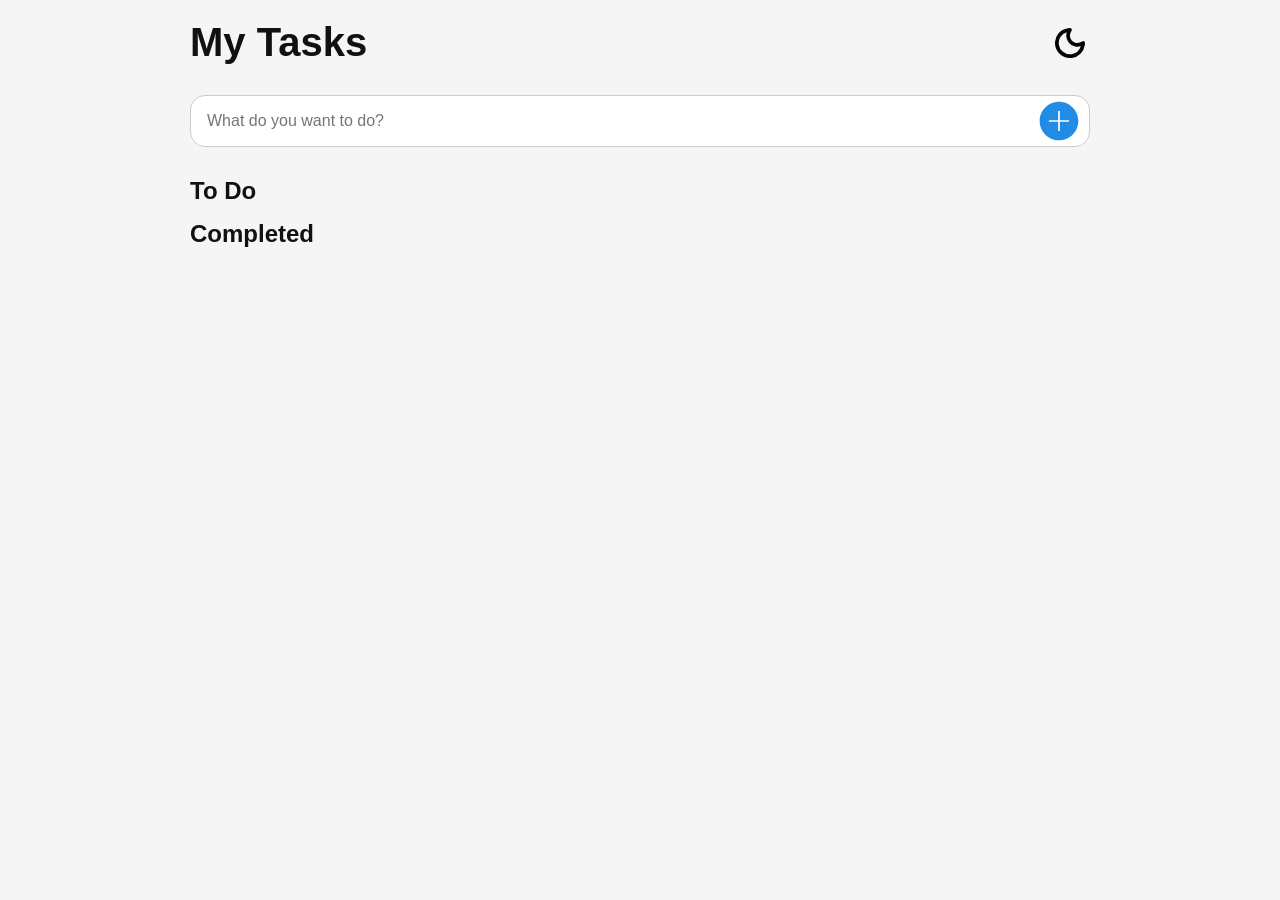
==== index.html @ 58c89159 "feat:made a normal todo webapp" ====
<!DOCTYPE html>
<html lang="en">
    <head>
        <meta charset="UTF-8">
        <meta name="viewport" content="width=device-width, initial-scale=1.0">
        <title>Todo App</title>
        <link rel="stylesheet" href="style.css">
    </head>
    <body>
        <div class="wrapper">
            <input type="checkbox" id="theme">
            <div class="header">
                <h1>My Tasks</h1>
                <label for="theme" class="theme-btn">
                    <img src="images/black.svg" id="icon" alt="">
                </label>
            </div>
            <div class="todo-input">
                <input type="text" placeholder="What do you want to do?">
                <img class="add-btn" src="images/blue-add.svg" width="42" height="42" alt="">
            </div>
            <div class="todo">
                <h2>To Do</h2>
                <ul>
                    <li>
                        <div class="task">
                            <img class="check" src="images/circle.svg" width="18" height="18" alt="">
                            <p>Buy some vegetables</p>
                        </div>
                        <img class="delete" src="images/delete.svg" width="20" height="20" alt="">
                    </li>
                    <li>
                        <div class="task">
                            <img class="check" src="images/circle.svg" width="18" height="18" alt="">
                            <p>Finish coding project</p>
                        </div>
                        <img class="delete" src="images/delete.svg" width="20" height="20" alt="">
                    </li>
                </ul>
            </div>
            <div class="finished">
                <h2>Completed</h2>
                <ul>
                    <li class="completed">
                        <div class="task">
                            <img class="check" src="images/tick.svg" width="20" height="20" alt="">
                            <p>Read a book</p>
                        </div>
                        <img class="delete" src="images/delete.svg" width="20" height="20" alt="">
                    </li>
                </ul>
            </div>
        </div>
        <script src="index.js"></script>
    </body>
</html>
---- style.css ----
*{
    margin: 0;
    padding: 0;
    box-sizing: border-box;
    transition: 0.3s;
}

body{
    font-family: sans-serif;
    background: #f5f5f5;
    color: #111;
    min-height: 100vh;
    padding: 20px;
}

.wrapper{
    max-width: 900px;
    margin: auto;
}

#theme{
    display: none;
}

.header{
    display: flex;
    justify-content: space-between;
    align-items: center;
    margin-bottom: 30px;
}

.header h1{
    font-size: 40px;
}

.theme-btn{
    cursor: pointer;
    width: 40px;
    height: 40px;
    display: flex;
    align-items: center;
    justify-content: center;
}

.theme-btn img{
    width: 30px;
}

.todo-input{
    position: relative;
    margin-bottom: 30px;
}

.todo-input input{
    width: 100%;
    padding: 16px 60px 16px 16px;
    border-radius: 15px;
    border: 1px solid #ccc;
    font-size: 16px;
    outline: none;
}

.add-btn{
    position: absolute;
    right: 10px;
    top: 50%;
    transform: translateY(-50%);
    cursor: pointer;
}

h2{
    margin-bottom: 15px;
}

ul{
    padding: 0;
}

li{
    list-style: none;
    border: 1px solid #ddd;
    border-radius: 15px;
    padding: 15px;
    margin-bottom: 12px;
    display: flex;
    justify-content: space-between;
    align-items: center;
    background: white;
}

.task{
    display: flex;
    align-items: center;
    gap: 12px;
}

.task p{
    font-size: 18px;
}

.delete{
    cursor: pointer;
}

.check{
    cursor: pointer;
}

.completed p{
    text-decoration: line-through;
    opacity: 0.7;
}

body:has(#theme:checked){
    background: #111;
    color: white;
}

body:has(#theme:checked) li{
    background: #222;
    border-color: #333;
    color: white;
}

body:has(#theme:checked) input{
    background: #222;
    color: white;
    border-color: #333;
}

body:has(#theme:checked) input::placeholder{
    color: #aaa;
}

@media(max-width:480px){

    .header h1{
        font-size: 30px;
    }

    .task p{
        font-size: 15px;
    }

    li{
        padding: 12px;
    }

}
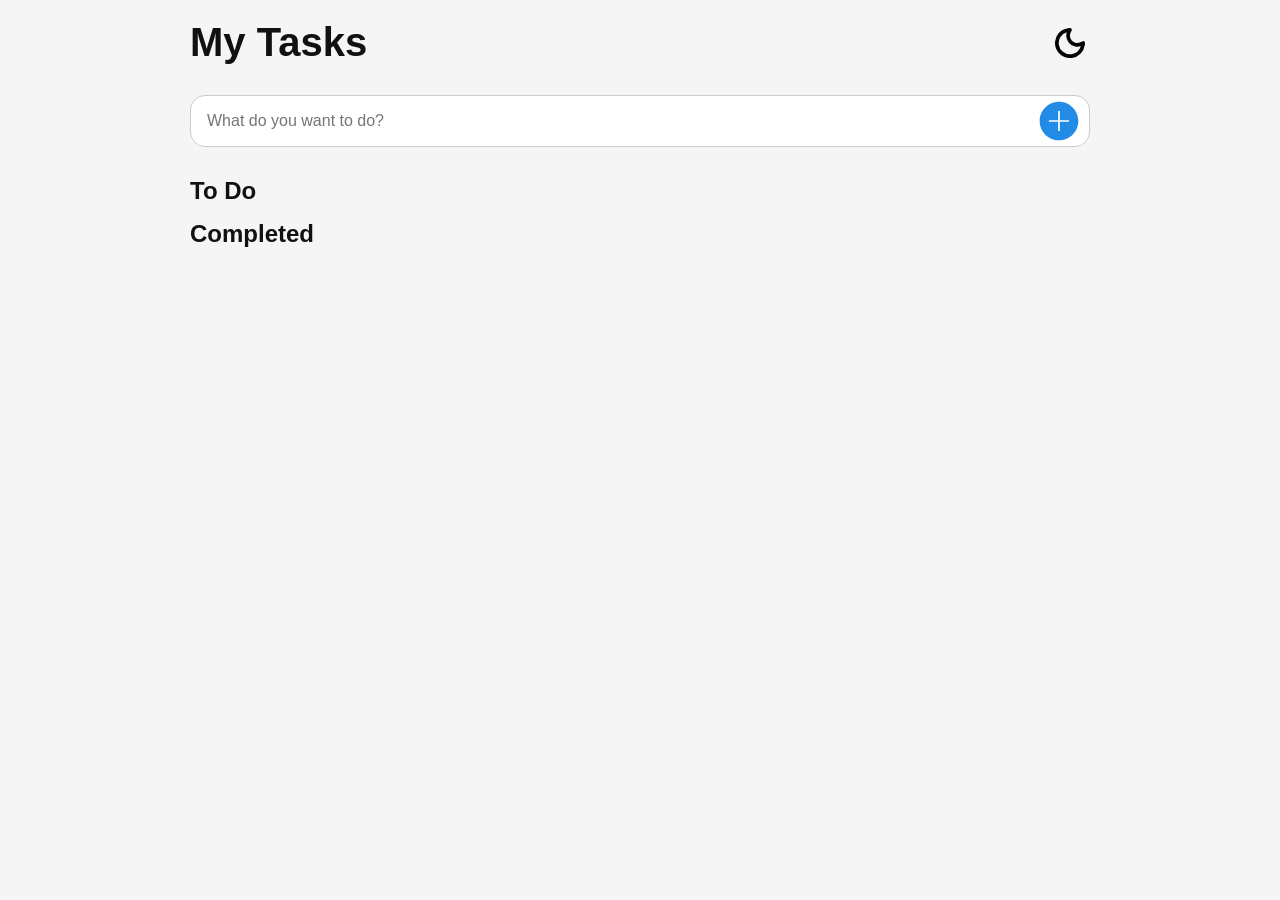
==== commit 35ecbc7f: "feat:added pwa" ====
--- a/index.html
+++ b/index.html
@@ -5,6 +5,12 @@
         <meta name="viewport" content="width=device-width, initial-scale=1.0">
         <title>Todo App</title>
         <link rel="stylesheet" href="style.css">
+        <link rel="manifest" href="manifest.json">
+        <link rel="apple-touch-icon" sizes="180x180" href="/apple-touch-icon.png">
+        <link rel="icon" type="image/png" sizes="32x32" href="images/favicon-32x32.png">
+        <link rel="icon" type="image/png" sizes="16x16" href="images/favicon-16x16.png">
+        <link rel="manifest" href="images/site.webmanifest">
+        <meta name="theme-color" content="#7c3aed">
     </head>
     <body>
         <div class="wrapper">
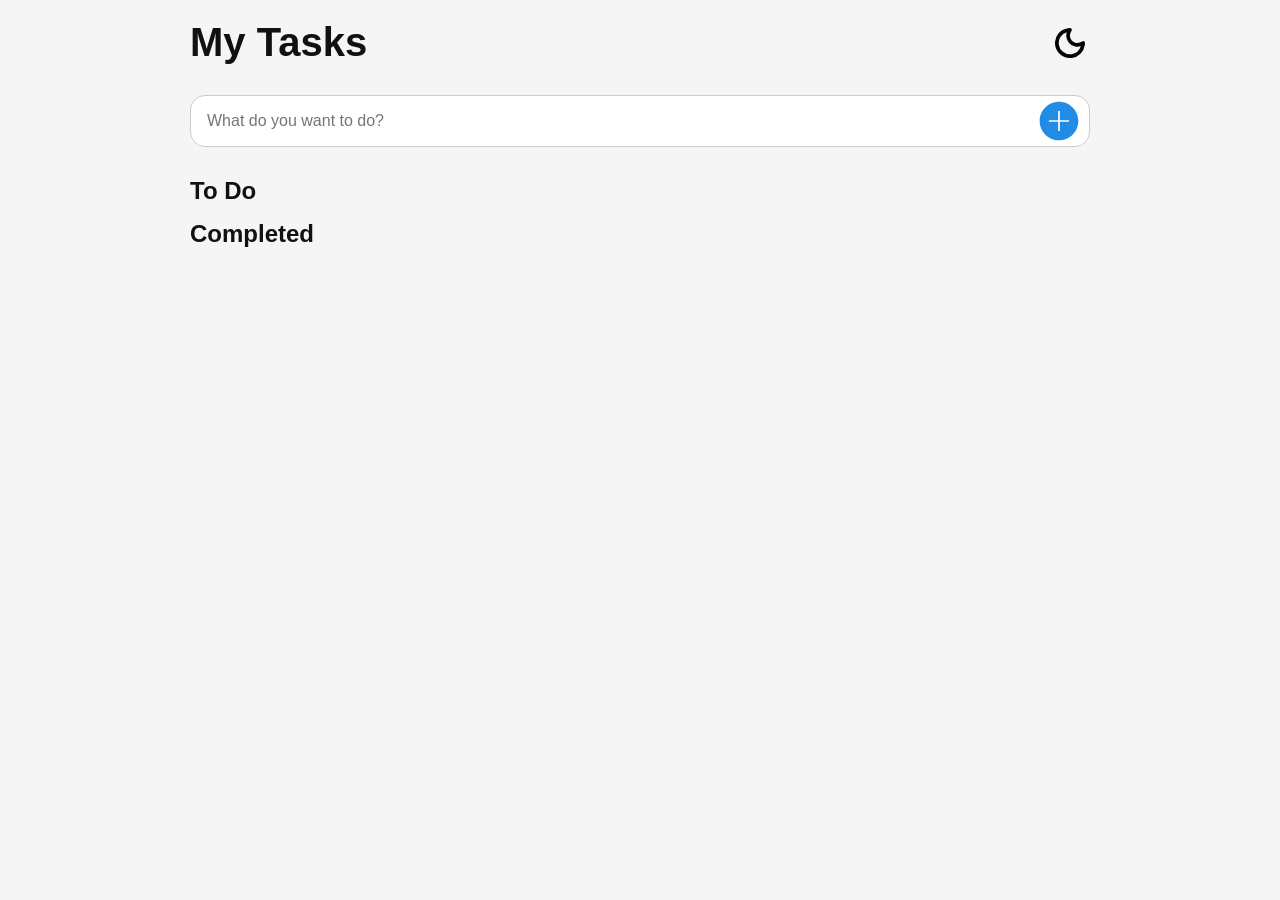
==== commit a4b1033a: "fix:fixed the problom in pwa" ====
--- a/index.html
+++ b/index.html
@@ -13,6 +13,9 @@
         <meta name="theme-color" content="#7c3aed">
     </head>
     <body>
+        <button class="install-btn">
+            Install App
+        </button>
         <div class="wrapper">
             <input type="checkbox" id="theme">
             <div class="header">
--- a/style.css
+++ b/style.css
@@ -146,4 +146,7 @@
         padding: 12px;
     }
 
+}
+.install-btn{
+    display:none;
 }
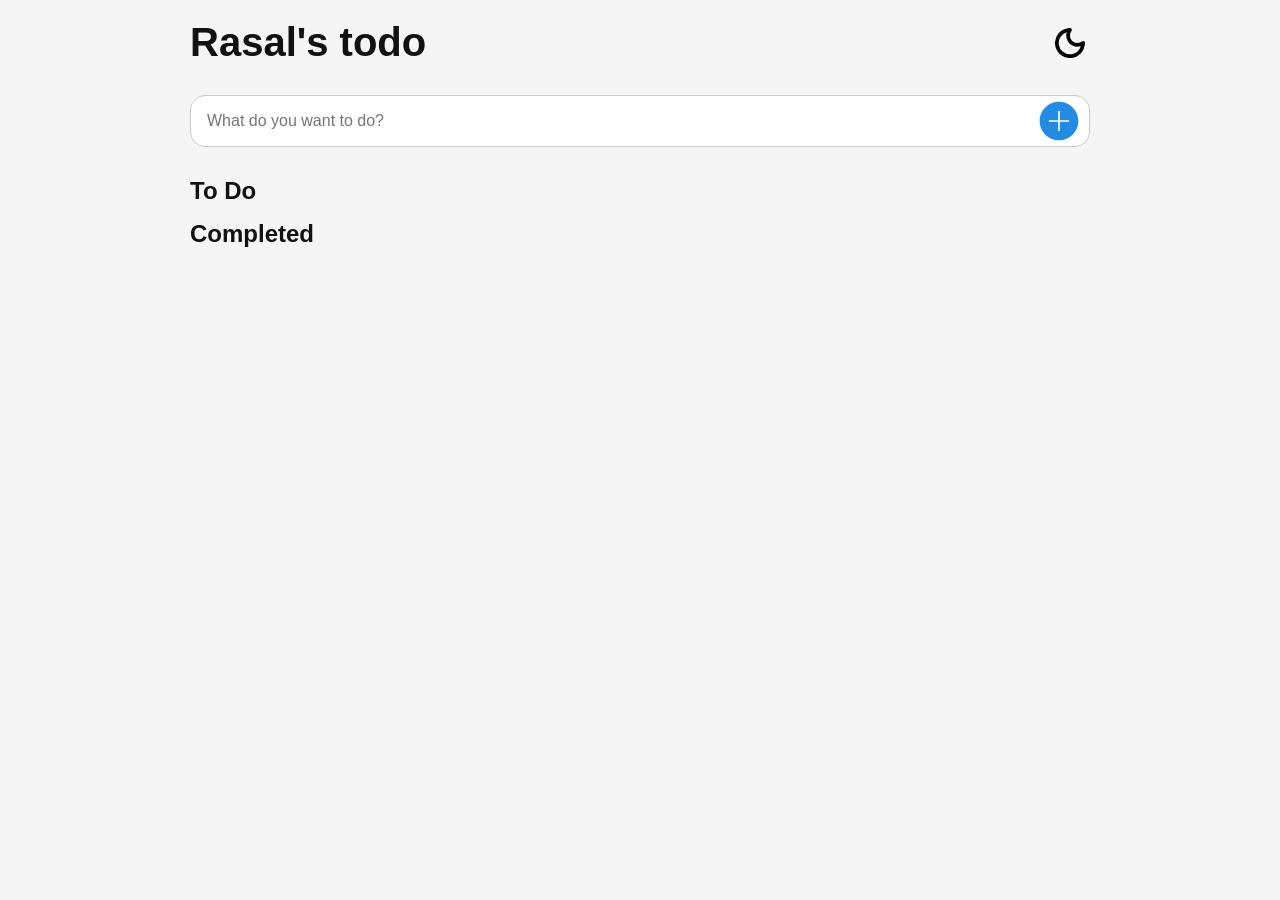
==== commit 816aea1b: "chore:changed the name" ====
--- a/index.html
+++ b/index.html
@@ -19,7 +19,7 @@
         <div class="wrapper">
             <input type="checkbox" id="theme">
             <div class="header">
-                <h1>My Tasks</h1>
+                <h1>Rasal's todo</h1>
                 <label for="theme" class="theme-btn">
                     <img src="images/black.svg" id="icon" alt="">
                 </label>
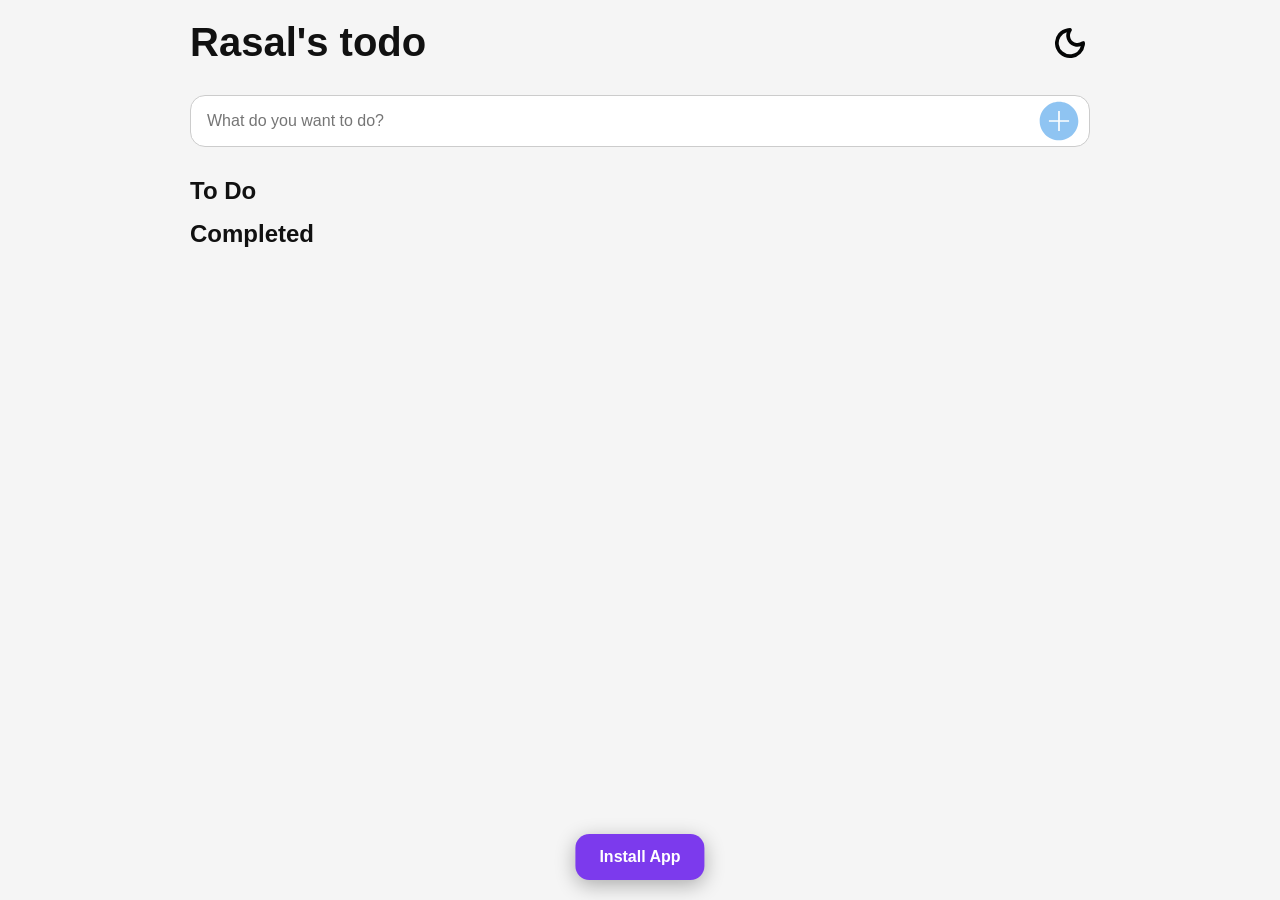
==== commit 8fde030e: "Update files" ====
--- a/index.html
+++ b/index.html
@@ -16,6 +16,7 @@
         <button class="install-btn">
             Install App
         </button>
+        <div class="offline-indicator">You're Offline</div>
         <div class="wrapper">
             <input type="checkbox" id="theme">
             <div class="header">
--- a/style.css
+++ b/style.css
@@ -66,6 +66,7 @@
     top: 50%;
     transform: translateY(-50%);
     cursor: pointer;
+    opacity: 0.3;
 }
 
 h2{
@@ -148,5 +149,58 @@
 
 }
 .install-btn{
-    display:none;
+    position: fixed;
+    bottom: 20px;
+    left: 50%;
+    transform: translateX(-50%);
+    
+    background: #7c3aed;
+    color: white;
+
+    padding: 14px 24px;
+
+    border: none;
+    border-radius: 14px;
+
+    font-size: 16px;
+    font-weight: bold;
+
+    cursor: pointer;
+
+    box-shadow: 0 5px 20px rgba(0,0,0,0.3);
+
+    opacity: 0;
+    pointer-events: none;
+
+    transition: 0.3s;
+}
+
+.offline-indicator {
+    position: fixed;
+    top: 10px;
+    right: 10px;
+    background: #ff6b6b;
+    color: white;
+    padding: 8px 16px;
+    border-radius: 20px;
+    font-size: 14px;
+    font-weight: bold;
+    z-index: 1000;
+    opacity: 0;
+    transform: translateY(-20px);
+    transition: 0.3s;
+}
+
+body.offline .offline-indicator {
+    opacity: 1;
+    transform: translateY(0);
+}
+
+@media(max-width:480px){
+    .offline-indicator {
+        top: 10px;
+        right: 10px;
+        left: 10px;
+        text-align: center;
+    }
 }
